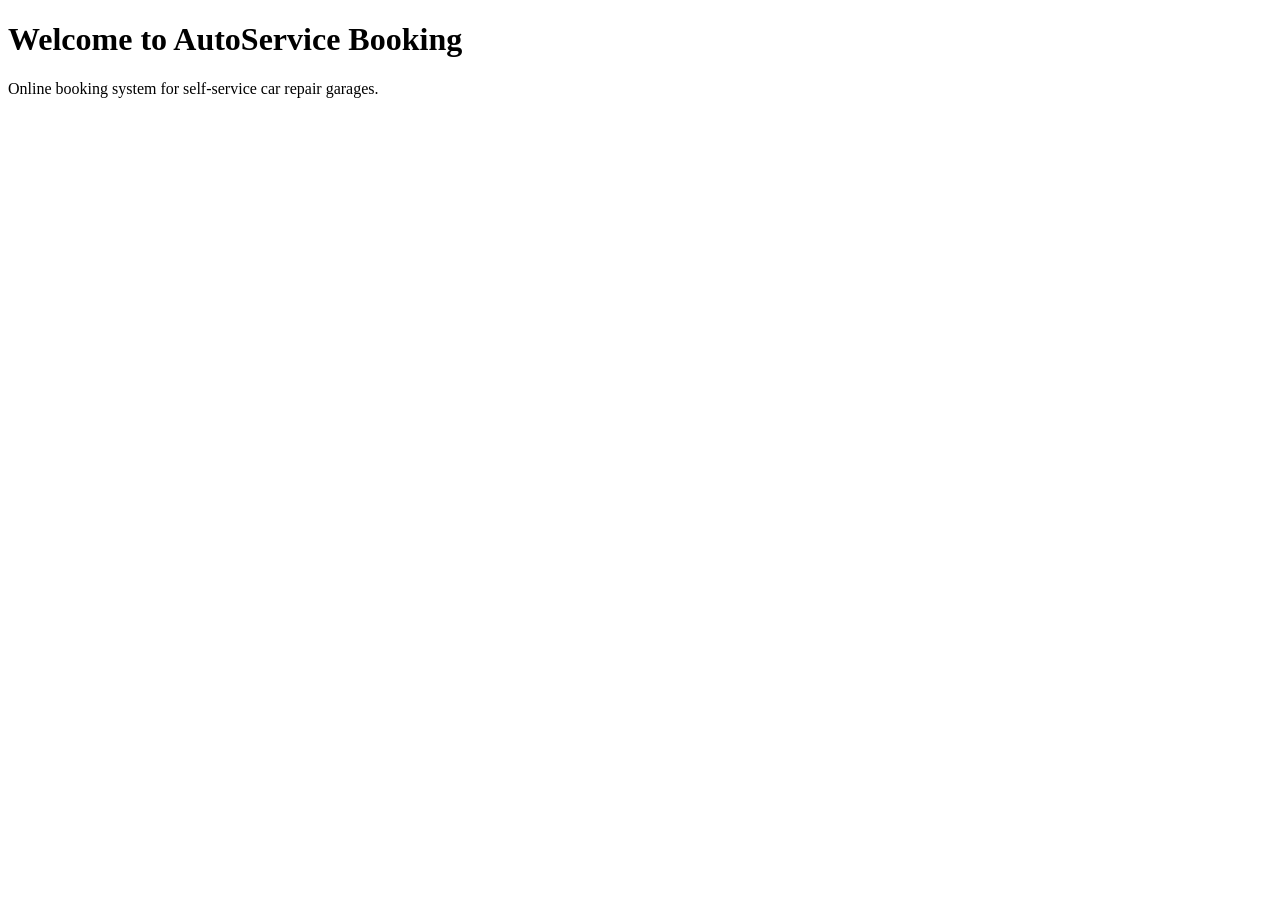
==== templates/index.html @ 1c159e57 "Add HTML" ====
<!DOCTYPE html>
<html lang="en">
<head>
    <meta charset="UTF-8">
    <meta name="viewport" content="width=device-width, initial-scale=1.0">
    <title>AutoService Booking</title>
</head>
<body>
    <h1>Welcome to AutoService Booking</h1>
    <p>Online booking system for self-service car repair garages.
</html>
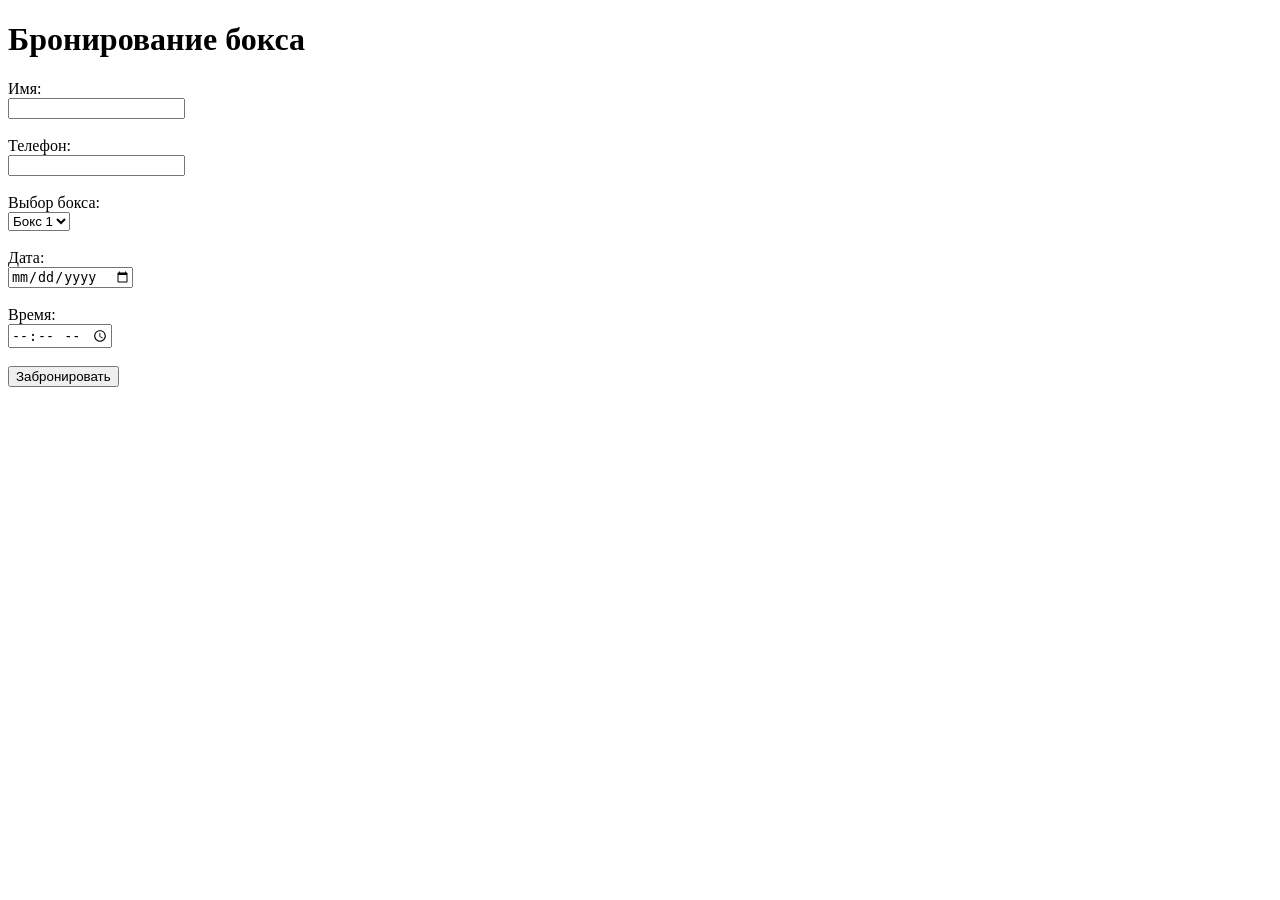
==== commit 725668d7: "Добавлена БД, админ-панель и структура проекта автосервиса" ====
--- a/templates/index.html
+++ b/templates/index.html
@@ -1,11 +1,37 @@
 <!DOCTYPE html>
-<html lang="en">
+<html lang="ru">
 <head>
     <meta charset="UTF-8">
-    <meta name="viewport" content="width=device-width, initial-scale=1.0">
-    <title>AutoService Booking</title>
+    <title>Автосервис самообслуживания</title>
 </head>
 <body>
-    <h1>Welcome to AutoService Booking</h1>
-    <p>Online booking system for self-service car repair garages.
+
+    <h1>Бронирование бокса</h1>
+
+    <form action="/book" method="POST">
+
+        <label>Имя:</label><br>
+        <input type="text" name="name" required><br><br>
+
+        <label>Телефон:</label><br>
+        <input type="text" name="phone" required><br><br>
+
+        <label>Выбор бокса:</label><br>
+        <select name="box" required>
+            <option value="Бокс 1">Бокс 1</option>
+            <option value="Бокс 2">Бокс 2</option>
+            <option value="Бокс 3">Бокс 3</option>
+        </select><br><br>
+
+        <label>Дата:</label><br>
+        <input type="date" name="date" required><br><br>
+
+        <label>Время:</label><br>
+        <input type="time" name="time" required><br><br>
+
+        <button type="submit">Забронировать</button>
+
+    </form>
+
+</body>
 </html>
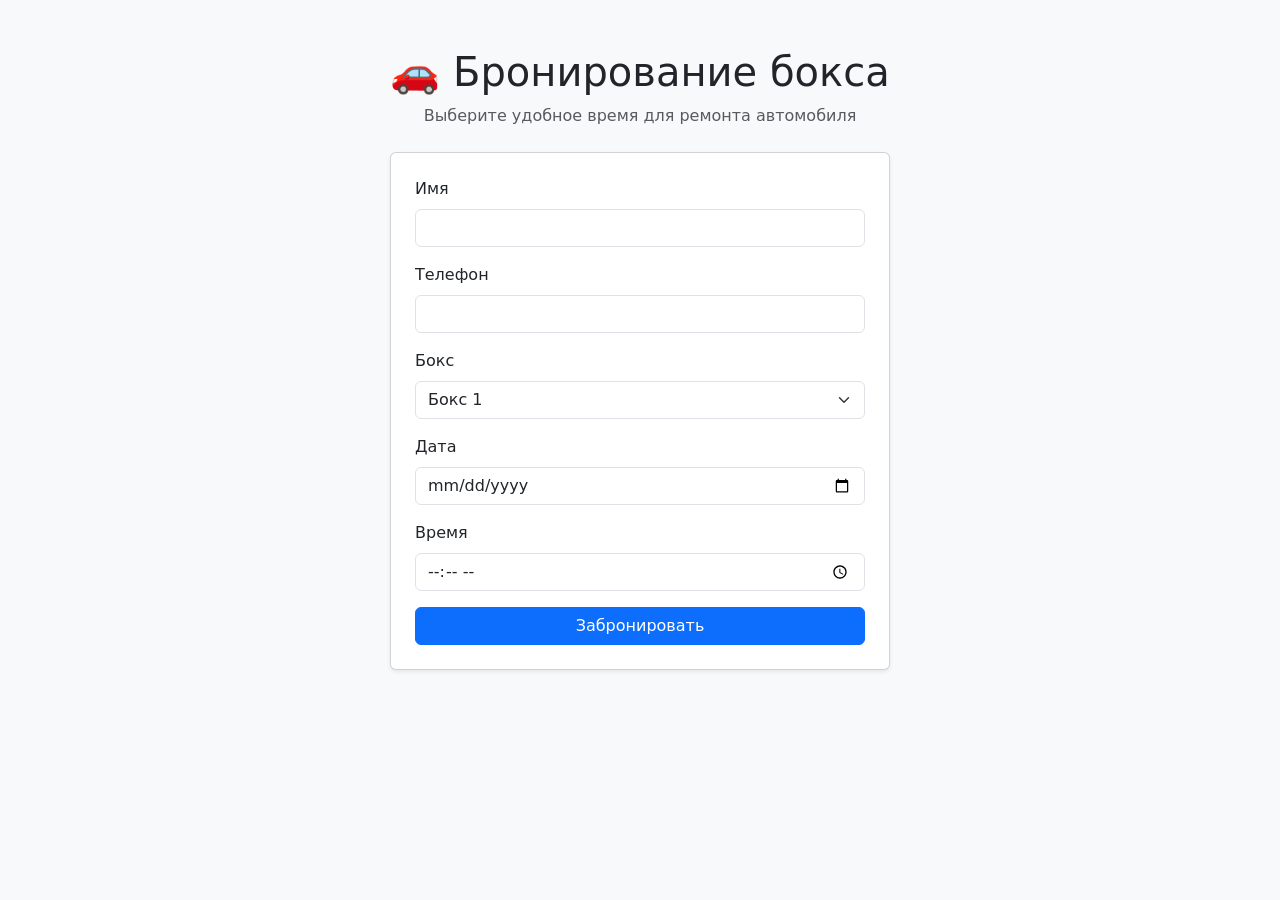
==== commit 9c915dca: "Добавлен Bootstrap и улучшен пользовательский интерфейс" ====
--- a/templates/index.html
+++ b/templates/index.html
@@ -3,35 +3,62 @@
 <head>
     <meta charset="UTF-8">
     <title>Автосервис самообслуживания</title>
+
+    <!-- Bootstrap -->
+    <link href="https://cdn.jsdelivr.net/npm/bootstrap@5.3.3/dist/css/bootstrap.min.css" rel="stylesheet">
 </head>
-<body>
+<body class="bg-light">
 
-    <h1>Бронирование бокса</h1>
+<div class="container py-5">
 
-    <form action="/book" method="POST">
+    <div class="text-center mb-4">
+        <h1>🚗 Бронирование бокса</h1>
+        <p class="text-muted">Выберите удобное время для ремонта автомобиля</p>
+    </div>
 
-        <label>Имя:</label><br>
-        <input type="text" name="name" required><br><br>
+    <div class="card shadow-sm p-4 mx-auto" style="max-width: 500px;">
 
-        <label>Телефон:</label><br>
-        <input type="text" name="phone" required><br><br>
+        <form action="/book" method="POST">
 
-        <label>Выбор бокса:</label><br>
-        <select name="box" required>
-            <option value="Бокс 1">Бокс 1</option>
-            <option value="Бокс 2">Бокс 2</option>
-            <option value="Бокс 3">Бокс 3</option>
-        </select><br><br>
+            <div class="mb-3">
+                <label class="form-label">Имя</label>
+                <input type="text" name="name" class="form-control" required>
+            </div>
 
-        <label>Дата:</label><br>
-        <input type="date" name="date" required><br><br>
+            <div class="mb-3">
+                <label class="form-label">Телефон</label>
+                <input type="text" name="phone" class="form-control" required>
+            </div>
 
-        <label>Время:</label><br>
-        <input type="time" name="time" required><br><br>
+            <div class="mb-3">
+                <label class="form-label">Бокс</label>
+                <select name="box" class="form-select" required>
+                    <option value="Бокс 1">Бокс 1</option>
+                    <option value="Бокс 2">Бокс 2</option>
+                    <option value="Бокс 3">Бокс 3</option>
+                </select>
+            </div>
 
-        <button type="submit">Забронировать</button>
+            <div class="mb-3">
+                <label class="form-label">Дата</label>
+                <input type="date" name="date" class="form-control" required>
+            </div>
 
-    </form>
+            <div class="mb-3">
+                <label class="form-label">Время</label>
+                <input type="time" name="time" class="form-control" required>
+            </div>
+
+            <button type="submit" class="btn btn-primary w-100">
+                Забронировать
+            </button>
+
+        </form>
+
+    </div>
+
+</div>
+<script src="https://cdn.jsdelivr.net/npm/bootstrap@5.3.3/dist/js/bootstrap.bundle.min.js"></script>
 
 </body>
 </html>
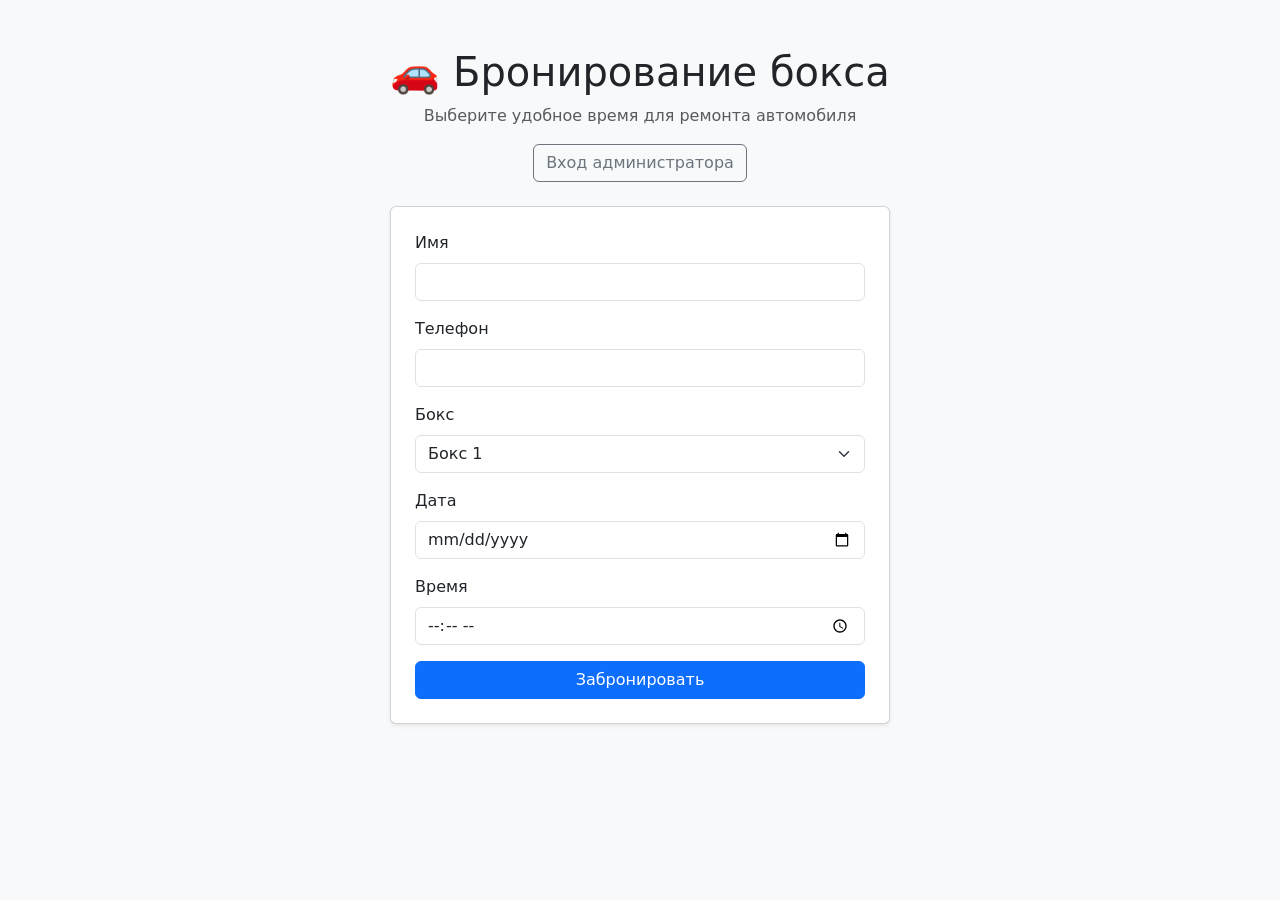
==== commit fa6c3d57: "Fix" ====
--- a/templates/index.html
+++ b/templates/index.html
@@ -14,11 +14,14 @@
     <div class="text-center mb-4">
         <h1>🚗 Бронирование бокса</h1>
         <p class="text-muted">Выберите удобное время для ремонта автомобиля</p>
+        <a href="/login" class="btn btn-outline-secondary">
+            Вход администратора
+        </a>
     </div>
 
     <div class="card shadow-sm p-4 mx-auto" style="max-width: 500px;">
 
-        <form action="/book" method="POST">
+        <form action="/book" method="POST" onsubmit="return validateForm()">
 
             <div class="mb-3">
                 <label class="form-label">Имя</label>
@@ -60,5 +63,19 @@
 </div>
 <script src="https://cdn.jsdelivr.net/npm/bootstrap@5.3.3/dist/js/bootstrap.bundle.min.js"></script>
 
+<script>
+    function validateForm() {
+        const phone = document.querySelector('input[name="phone"]').value;
+    
+        if (phone.length < 10) {
+            alert("Введите корректный номер телефона");
+            return false;
+        }
+    
+        return true;
+    }
+    </script>
+
+
 </body>
 </html>
